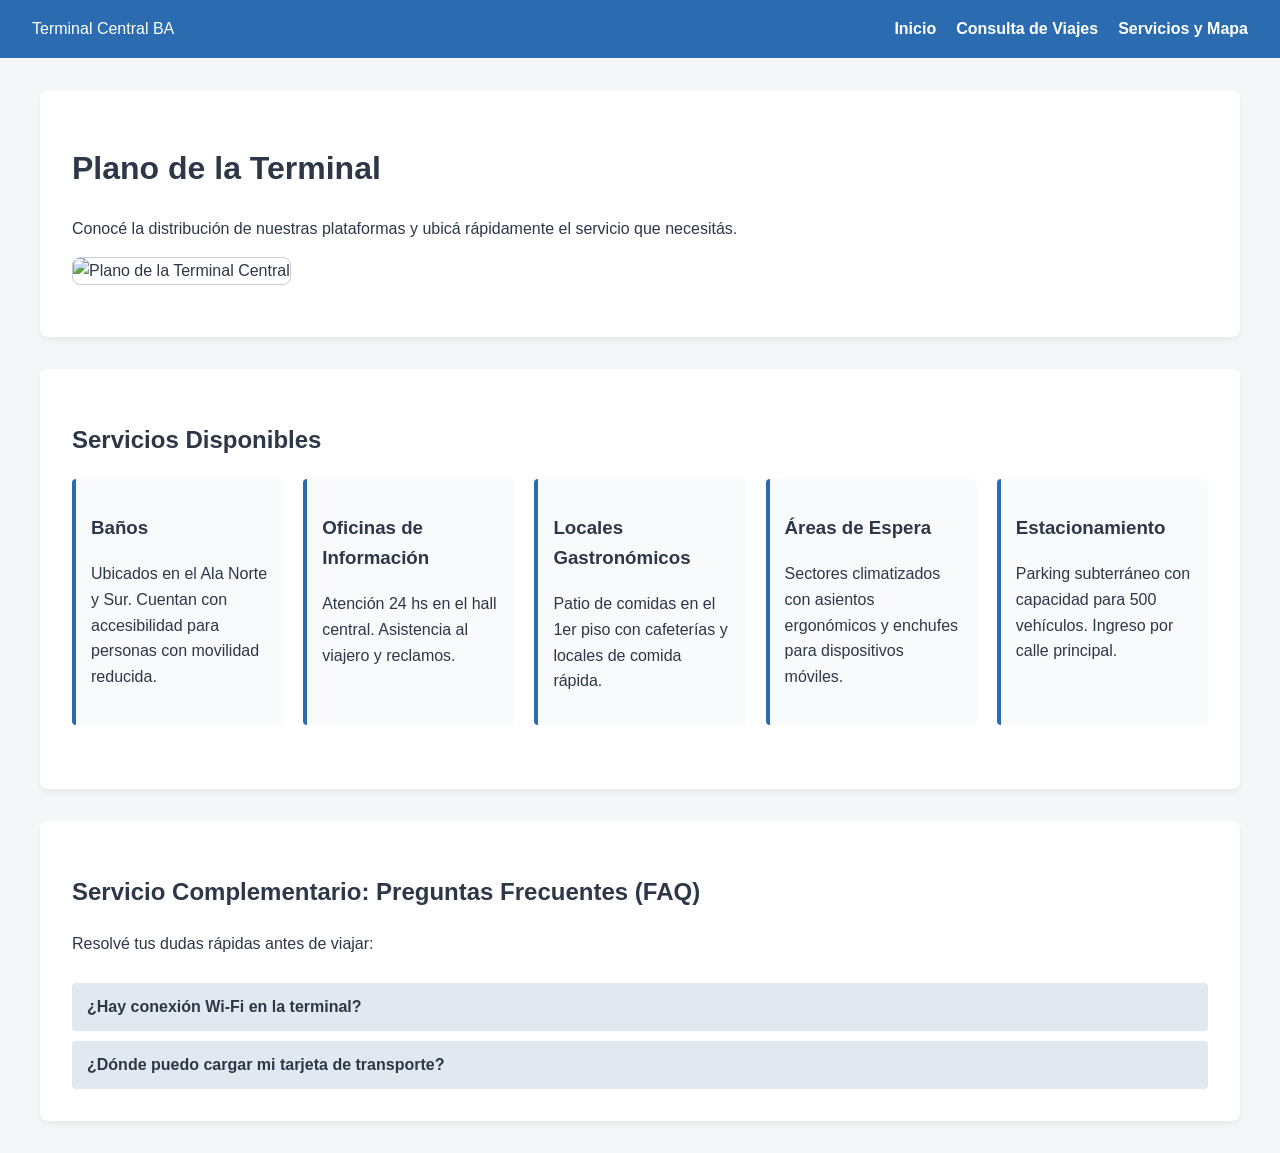
==== servicios.html @ fb693f33 "servicios" ====
<!DOCTYPE html>
<html lang="es">
<head>
    <meta charset="UTF-8">
    <title>Terminal Central - Servicios y Mapa</title>
    <link rel="stylesheet" href="style-centro.css">
    <style>
        .mapa-terminal {
            width: 100%;
            height: auto;
            border-radius: var(--border-radius);
            border: 1px solid #ccc;
            margin-bottom: 20px;
        }
        .grid-servicios {
            display: grid;
            grid-template-columns: repeat(auto-fit, minmax(200px, 1fr));
            gap: 20px;
            margin-bottom: 2rem;
        }
        .servicio-card {
            background: #f8fafc;
            padding: 15px;
            border-left: 4px solid var(--primary-color);
            border-radius: 4px;
        }
        .faq-pregunta {
            background-color: var(--secondary-color);
            color: var(--text-main);
            cursor: pointer;
            padding: 15px;
            width: 100%;
            text-align: left;
            border: none;
            outline: none;
            font-weight: bold;
            font-size: 1rem;
            margin-top: 10px;
            border-radius: 4px;
        }
        .faq-respuesta {
            padding: 0 15px;
            background-color: white;
            display: none;
            overflow: hidden;
            border: 1px solid var(--secondary-color);
            border-top: none;
        }
    </style>
</head>
<body>
    <header>
        <div class="logo">Terminal Central BA</div>
        <nav>
            <ul>
                <li><a href="index.html">Inicio</a></li>
                <li><a href="viajes.html">Consulta de Viajes</a></li>
                <li><a href="servicios.html">Servicios y Mapa</a></li>
            </ul>
        </nav>
    </header>

    <main>
        <div class="tarjeta">
            <h1>Plano de la Terminal</h1>
            <p>Conocé la distribución de nuestras plataformas y ubicá rápidamente el servicio que necesitás.</p>
            
            <img src="https://via.placeholder.com/1000x500.png?text=Mapa+Visual+de+la+Terminal" alt="Plano de la Terminal Central" class="mapa-terminal">
        </div>

        <div class="tarjeta">
            <h2>Servicios Disponibles</h2>
            <div class="grid-servicios">
                <div class="servicio-card">
                    <h3>Baños</h3>
                    <p>Ubicados en el Ala Norte y Sur. Cuentan con accesibilidad para personas con movilidad reducida.</p>
                </div>
                <div class="servicio-card">
                    <h3>Oficinas de Información</h3>
                    <p>Atención 24 hs en el hall central. Asistencia al viajero y reclamos.</p>
                </div>
                <div class="servicio-card">
                    <h3>Locales Gastronómicos</h3>
                    <p>Patio de comidas en el 1er piso con cafeterías y locales de comida rápida.</p>
                </div>
                <div class="servicio-card">
                    <h3>Áreas de Espera</h3>
                    <p>Sectores climatizados con asientos ergonómicos y enchufes para dispositivos móviles.</p>
                </div>
                <div class="servicio-card">
                    <h3>Estacionamiento</h3>
                    <p>Parking subterráneo con capacidad para 500 vehículos. Ingreso por calle principal.</p>
                </div>
            </div>
        </div>

        <div class="tarjeta">
            <h2>Servicio Complementario: Preguntas Frecuentes (FAQ)</h2>
            <p>Resolvé tus dudas rápidas antes de viajar:</p>

            <button class="faq-pregunta">¿Hay conexión Wi-Fi en la terminal?</button>
            <div class="faq-respuesta">
                <p>Sí, ofrecemos Wi-Fi público y gratuito de alta velocidad en todas las áreas de espera y locales gastronómicos.</p>
            </div>

            <button class="faq-pregunta">¿Dónde puedo cargar mi tarjeta de transporte?</button>
            <div class="faq-respuesta">
                <p>Las terminales de autogestión para recarga se encuentran distribuidas frente a los andenes de salida y al lado de la Oficina de Información.</p>
            </div>
        </div>
    </main>

    <script>
        var acc = document.getElementsByClassName("faq-pregunta");
        for (var i = 0; i < acc.length; i++) {
            acc[i].addEventListener("click", function() {
                this.classList.toggle("active");
                var panel = this.nextElementSibling;
                if (panel.style.display === "block") {
                    panel.style.display = "none";
                } else {
                    panel.style.display = "block";
                }
            });
        }
    </script>
</body>
</html>
---- style-centro.css ----
:root {
    --bg-main: #f4f6f8;
    --text-main: #2d3748;
    --primary-color: #2b6cb0; 
    --secondary-color: #e2e8f0;
    --accent-color: #3182ce;
    --card-bg: #ffffff;
    --border-radius: 8px;
}

body {
    font-family: 'Inter', -apple-system, sans-serif;
    background-color: var(--bg-main);
    color: var(--text-main);
    margin: 0;
    line-height: 1.6;
}

header {
    background-color: var(--primary-color);
    color: white;
    padding: 1rem 2rem;
    display: flex;
    justify-content: space-between;
    align-items: center;
}

nav ul {
    list-style: none;
    display: flex;
    gap: 20px;
    margin: 0;
    padding: 0;
}

nav a {
    color: white;
    text-decoration: none;
    font-weight: 600;
}

nav a:hover {
    text-decoration: underline;
}

main {
    max-width: 1200px;
    margin: 2rem auto;
    padding: 0 1rem;
}

.tarjeta {
    background: var(--card-bg);
    border-radius: var(--border-radius);
    padding: 2rem;
    box-shadow: 0 4px 6px rgba(0,0,0,0.05);
    margin-bottom: 2rem;
}

/* Estilos específicos para formularios y botones */
select, button {
    padding: 10px;
    border-radius: 4px;
    border: 1px solid #ccc;
    font-size: 1rem;
    margin-right: 10px;
}

button {
    background-color: var(--accent-color);
    color: white;
    border: none;
    cursor: pointer;
    font-weight: bold;
}

button:hover {
    background-color: var(--primary-color);
}
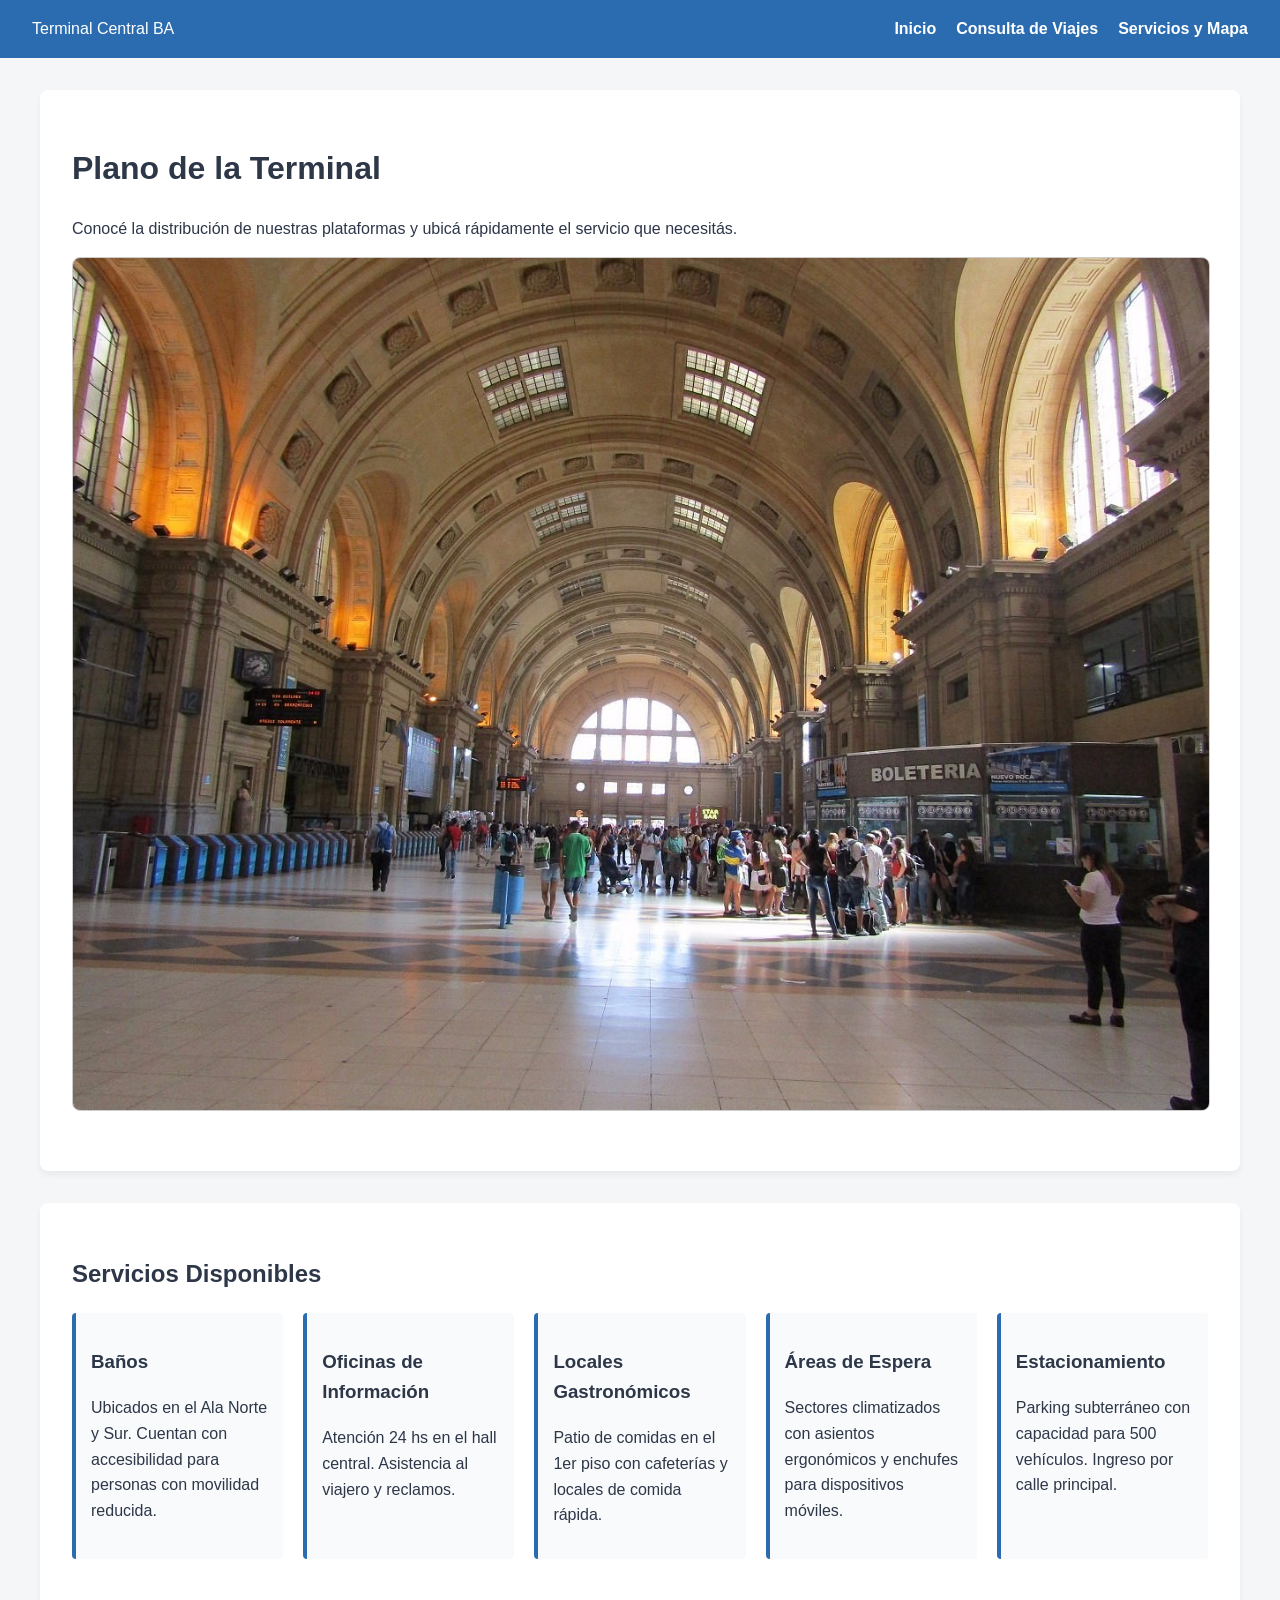
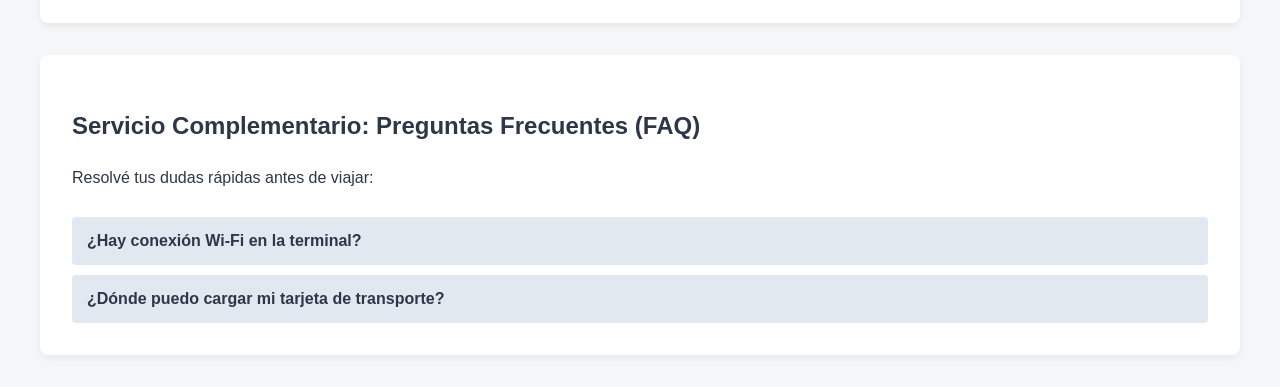
==== commit a67de7bc: "imagen estacion" ====
--- a/servicios.html
+++ b/servicios.html
@@ -65,7 +65,7 @@
             <h1>Plano de la Terminal</h1>
             <p>Conocé la distribución de nuestras plataformas y ubicá rápidamente el servicio que necesitás.</p>
             
-            <img src="https://via.placeholder.com/1000x500.png?text=Mapa+Visual+de+la+Terminal" alt="Plano de la Terminal Central" class="mapa-terminal">
+            <img src="img/estacion-constitucion.jpg" alt="Plano de la Terminal Central" class="mapa-terminal">
         </div>
 
         <div class="tarjeta">
